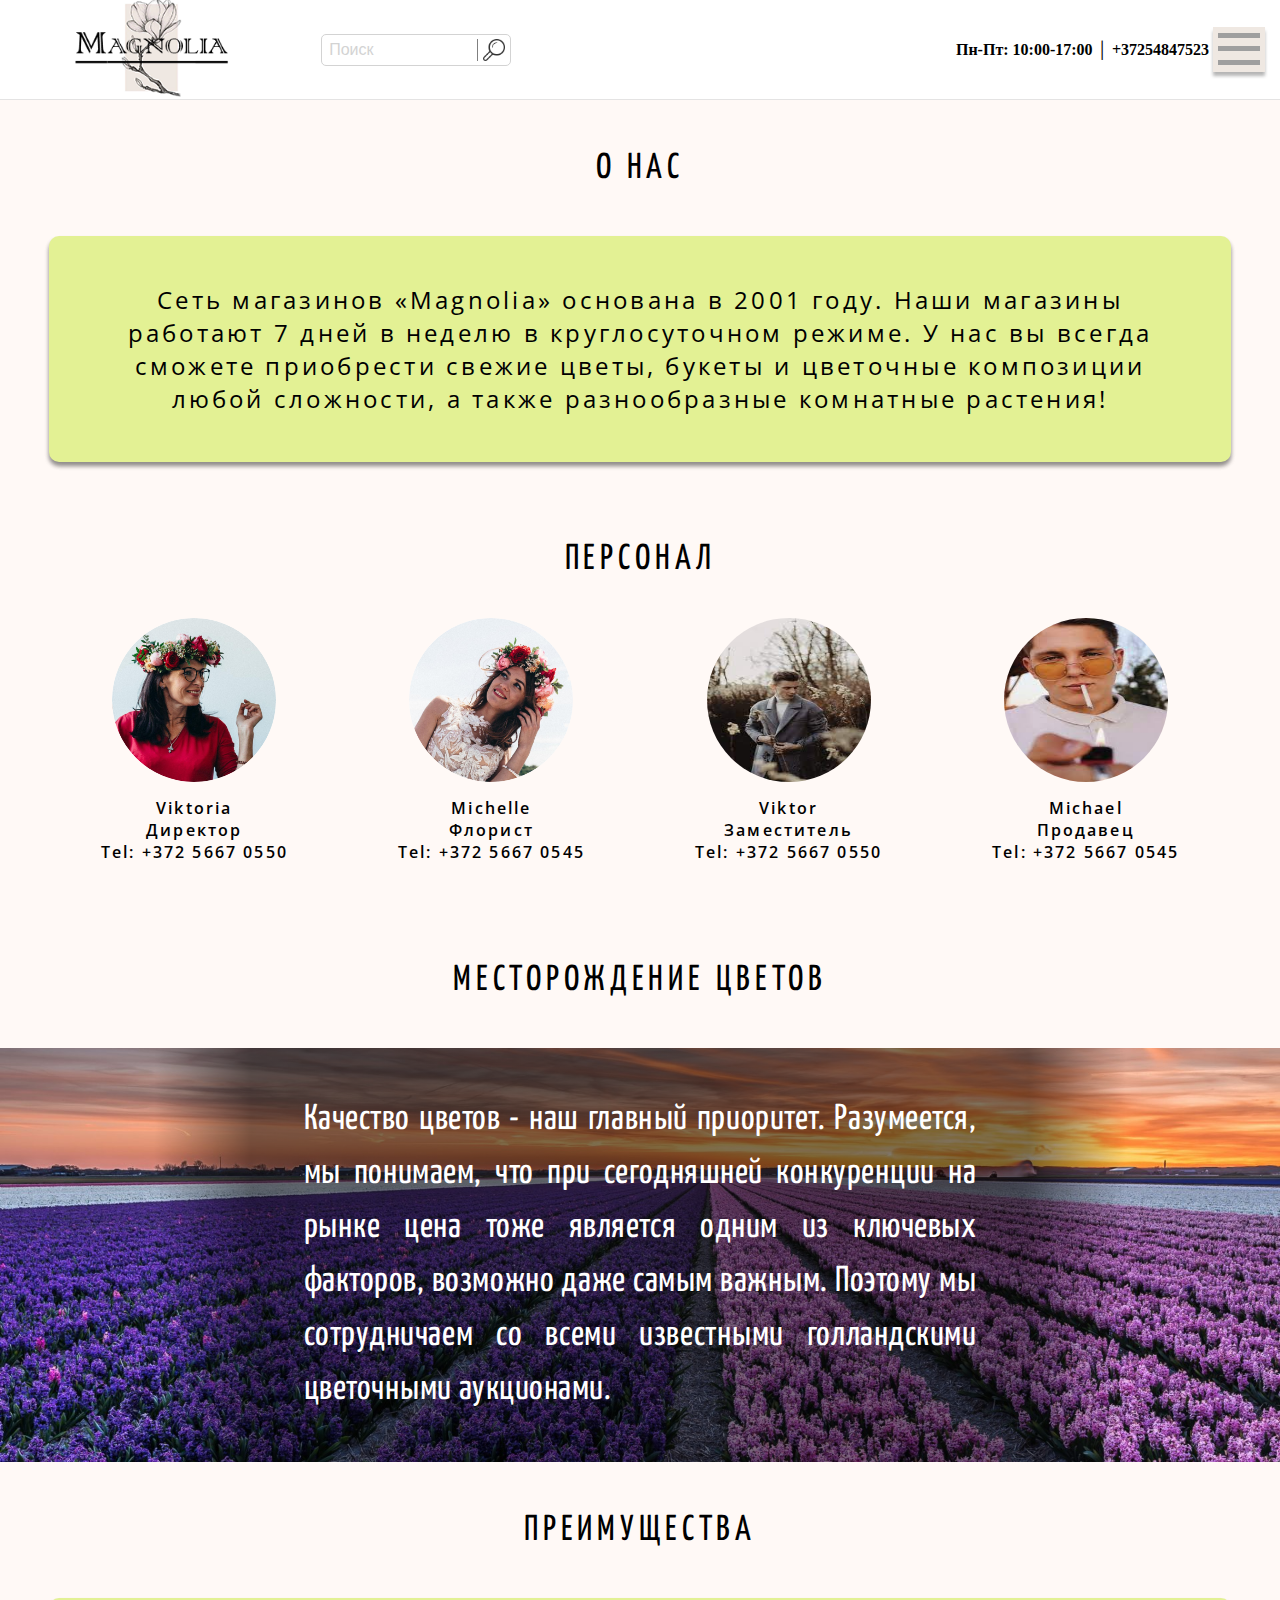
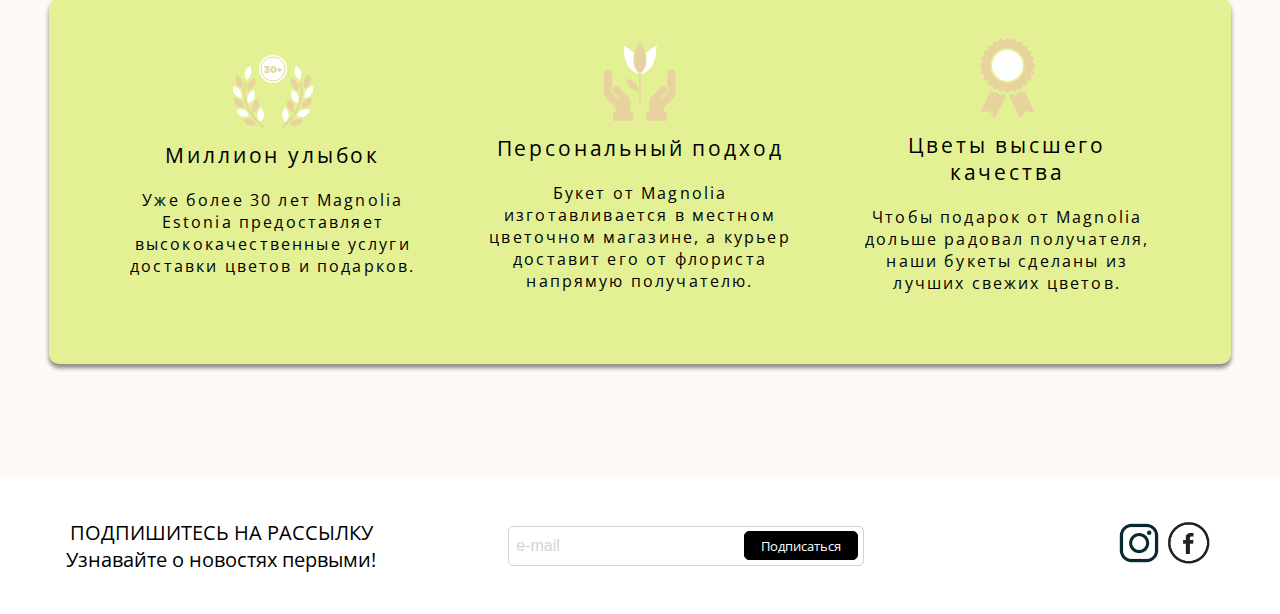
==== aboutUs.html @ 5a7863b5 "done" ====
<!DOCTYPE html>
<html>
<head>
    <meta charset="UTF-8">
    <meta http-equiv="X-UA-Compatible" content="IE=edge">
    <meta http-equiv="cleartype" content="on">
    <meta name="MobileOptimized" content="320">
    <meta name="HandheldFriendly" content="True">
    <meta name="apple-mobile-web-app-capable" content="yes">
    <meta name="viewport" content="width=device-width, initial-scale=1.0, user-scalable=no">
    <link rel="stylesheet" href="css/aboutUs.css">
    <link rel="icon" type="image/x-icon" href="images/magnoliaIco.ico">
    <!-- Fonts -->
    <link rel="preconnect" href="https://fonts.googleapis.com">
    <link rel="preconnect" href="https://fonts.gstatic.com" crossorigin>
    <link href="https://fonts.googleapis.com/css2?family=Cormorant+Infant:ital,wght@1,600&family=Cormorant:wght@700&family=Montserrat:ital,wght@0,600;1,400&family=Open+Sans:ital,wght@0,400;1,500&family=Yanone+Kaffeesatz:wght@500&display=swap" rel="stylesheet">
    <title>Magnolia</title>
</head>
<body>
    <header>
        <div class ="logo">
           <a href="index.html"><img src="images/47a195bd2546d5ea3ede4f19cac60342.png"></a>
        </div>
        <div id="navigation_header_for_js">
            <div class="dropdown">
                <button class="underline-one nav-link dropbtn nav-link_add">ЦВЕТЫ</button>
                <div class="dropdown-content">
                  <a href="cutedFlowers.html">СРЕЗАННЫЕ ЦВЕТЫ</a>
                  <a href="boukets.html">БУКЕТЫ</a>
                  <a href="venki.html">ВЕНКИ</a>
                  <a href="flowersGround.html">ЦВЕТЫ В ГОРШКАХ</a>
                </div>
            </div>
            <div class="dropdown">
                <button class="underline-one nav-link dropbtn nav-link_add">УХОД</button>
                <div class="dropdown-content">
                  <a href="ground.html">ЗЕМЛЯ</a>
                  <a href="goods.html">УДОБРЕНИЯ</a>
                  <a href="flowersHealth.html">ЗДОРОВЬЕ РАСТЕНИЙ</a>
                  <a href="grounds.html">ГОРШКИ</a>
                  <a class="end_massive" href="howToGrow.html">КАК УХАЖИВАТЬ?</a>
                </div>
            </div>
            <a href="delivering.html" class="underline-one nav-link">ЗАКАЗ И ДОСТАВКА</a>
            <a href="aboutUs.html" class="underline-one nav-link">О НАС</a>
            <a href="contacts.html" class="underline-one nav-link">КОНТАКТЫ</a>
            <form class="header_form"> 
                <input type="text" class="search" placeholder="Поиск">
                <input type="image" src="images/free-png.ru-44.png" value="Search">
            </form>
            <p class="info_header">Пн-Пт: 10:00-17:00<br>+37254847523</p>
        </div>
    </header>
    <div class="widget">
      <h3 class="widget-title">ЦВЕТЫ</h3>
      <ul class="widget-list">
        <li><a href="cutedFlowers.html">СРЕЗАННЫЕ ЦВЕТЫ</a></li>
        <li><a href="boukets.html">БУКЕТЫ</a></li>
        <li><a href="venki.html">ВЕНКИ</a></li>
        <li><a href="flowersGround.html">ЦВЕТЫ В ГОРШКАХ</a></li>
      </ul>
      <h3 class="widget-title">УХОД</h3>
      <ul class="widget-list">
        <li><a href="ground.html">ЗЕМЛЯ</a></li>
        <li><a href="goods.html">УДОБРЕНИЯ</a></li>
        <li><a href="flowersHealth.html">ЗДОРОВЬЕ РАСТЕНИЙ</a></li>
        <li><a href="grounds.html">ГОРШКИ</a></li>
        <li><a href="howToGrow.html">КАК УХАЖИВАТЬ?</a></li>
      </ul>
      <a href = "delivering.html" class="widget-title_2">ЗАКАЗ И ДОСТАВКА</a>
      <a href = "aboutUs.html" class="widget-title_2">О НАС</a>
      <a href = "contacts.html" class="widget-title_2">КОНТАКТЫ</a>
      <p class="info_header info_header_2">Пн-Пт: 10:00-17:00<br>+37254847523</p>
    </div>
    <form class="header_form header_form_mobile_main"> 
      <input type="text" class="search" placeholder="Поиск">
      <input type="image" src="images/free-png.ru-44.png" value="Search">
   </form>
    <main>
      <div class="slim_div">
        <h1>О НАС</h1>
        <p class="first_text">Сеть магазинов «Magnolia» основана в 2001 году. Наши магазины работают 7 дней в неделю в круглосуточном режиме. У нас вы всегда cможете приобрести свежие цветы, букеты и цветочные композиции любой сложности, а также разнообразные комнатные растения!</p>
        <h1 class="h1_margin_top">ПЕРСОНАЛ</h1>
        <div class="team">
          <div><div class="team_part"><img src="images/partner_1.png" alt=""></div><p>Viktoria<br>
            Директор<br>
            Tel: +372 5667 0550</p></div>
          <div><div class="team_part"><img src="images/partner_2.png" alt=""></div><p>Michelle<br>
            Флорист<br>
            Tel: +372 5667 0545</p></div>
          <div><div class="team_part"><img src="images/partner_3.png" alt=""></div><p>Viktor<br>
            Заместитель<br>
            Tel: +372 5667 0550</p></div>
          <div><div class="team_part"><img src="images/partner_4.png" alt=""></div><p>Michael<br>
            Продавец<br>
            Tel: +372 5667 0545</p></div>
        </div>
        <h1 class="h1_margin_top_2">МЕСТОРОЖДЕНИЕ ЦВЕТОВ</h1>
      </div>
      <div class="text_quality"><p>Качество цветов - наш главный приоритет. Разумеется, мы понимаем, что при сегодняшней конкуренции на рынке цена тоже является одним из ключевых факторов, возможно даже самым важным. Поэтому мы сотрудничаем со всеми известными голландскими цветочными аукционами.</p></div>
      <div class="slim_div">
        <h1>ПРЕИМУЩЕСТВА</h1>
        <div class="advantages">
          <div class="advantages_part"><div><img src="images/advantages_1.png" alt=""></div><h2>Миллион улыбок</h2><p>Уже более 30 лет Magnolia Estonia предоставляет высококачественные услуги доставки цветов и подарков.</p></div>
          <div class="advantages_part"><div><img src="images/advantages_2.png" alt=""></div><h2>Персональный подход</h2><p>Букет от Magnolia изготавливается в местном цветочном магазине, а курьер доставит его от флориста напрямую получателю.</p></div>
          <div class="advantages_part"><div><img src="images/advantages_3.png" alt=""></div><h2>Цветы высшего качества</h2><p>Чтобы подарок от Magnolia дольше радовал получателя, наши букеты сделаны из лучших свежих цветов.</p></div>
        </div>
      </div>
    </main>
    <footer>
      <p>ПОДПИШИТЕСЬ НА РАССЫЛКУ<br>Узнавайте о новостях первыми!</p>
      <form class="footer_form"> 
        <input type="text" class="search" placeholder="e-mail">
        <input type="button" value="Подписаться">
      </form>
      <div>
        <a href=""><img src="images/insta.png" alt="instagram"></a>
        <a href=""><img src="images/facebook.png" alt="facebook"></a>
      </div>
    </footer>
    <script src="js/contacts.js"></script>
</body>
</html>
---- css/aboutUs.css ----
html {
    font-family: "Tahoma";
}
body {
    margin: 0;
    background: #FFF9F6;
    width: 100%;
    height: 100%;
}
header {
    background-color: white;
    z-index:  20;
    position: sticky;
    top: 0px;
    margin-top: 0;
    display: flex;
    align-items: center;
    justify-content: space-around;
    height: 100px;
    border-bottom: 1px solid rgb(228, 227, 227);
}
header div {
    width: 100%;
    display: flex;
    align-items: center;
    justify-content: space-between;
    height: 100px;
}
.logo {
    width: 157px;
    margin-left: 73px;
    margin-right: 13%;
    justify-content: center;
}
.logo img {
    width: 157px;
}
.nav-link {
    font-family: "Verdana";
    font-size: 16px;
    font-weight: 700;
    text-decoration: none;
    color: black;
    text-decoration: none;
}
.underline-one {
    position: relative;
    cursor: pointer;
    text-decoration: none; /* Убираем подчеркивание */
}
.underline-one:after {
	content: "";
    display: block;
    position: absolute;
    right: 0;
    bottom: -3px;
    width: 0;
    height: 2px; /* Высота линии */
    background-color: #e1e7bc; /* Цвет подчеркивания при исчезании линии*/
    transition: width 0.4s; /* Время эффекта */
}

.underline-one:hover:after {
	content: "";
    width: 100%;
    display: block;
    position: absolute;
    left: 0;
    bottom: -3px;
    height: 2px; /* Высота линии */
    background-color: rgb(227, 247, 156); /* Цвет подчеркивания при появлении линии*/
    transition: width 0.3s;  /* Время эффекта */
}
.nav-link_add:after {
    top: 0px;
}
.dropbtn {
    font-family: "Verdana";
    font-size: 16px;
    font-weight: 700;
    border: none;
    background-color: white;
    margin-top: 39px;
}
.dropdown {
    position: relative;
    width: fit-content;
    display: flex;
    flex-direction: column;
}
.dropdown-content {
    transition-duration: 0.3s;
    margin-top: 70px;
    display: none;
    width: fit-content;
    height:fit-content;
    position: absolute;
    background-color: #f1f1f1;
    box-shadow: 0px 4px 8px 0px rgba(0,0,0,0.2);
}

.dropdown-content a {
    font-weight: 600;
    z-index: 1;
    color: black;
    font-size: 14px;
    padding: 12px 16px;
    text-decoration: none;
    display: block;
    border-bottom: 1px solid lightgrey;
}
.dropdown-content a:hover {
    background-color: #ddd;
    z-index: 1;
}

.dropdown:hover .dropdown-content {
    display: block;
    z-index: 1;
}

.info_header {
    font-family: "Verdana";
    font-weight: 700;
    text-align: right;
    margin-right: 15px;
}
form {
    margin-right: -3.143%;
    margin-left: 40px;
    display: flex;
    justify-content: center;
    align-items: center;
    border: 1px solid lightgrey;
    border-radius: 5px;
}
form input[type="text"] {
    height: 30px;
    width: 150px;
    border: none;
    margin-left: 5px;
    outline: none;
    font-size: 16px;
}
::-webkit-input-placeholder {
    color: lightgrey;
 }
form input[type="image"] {
    width: 28px;
    margin-right: 5px;
    border-left: 1px solid grey;
    padding-left: 5px;
}
* {box-sizing: border-box; margin: 0;}
.widget {
  padding: 20px 30px;
  background: white;
  font-family: 'Verdana', sans-serif;
  display: none;
  position: fixed;
  height: 100vh;
  right: 0;
  z-index: 9999;
  background-color: white;
  transition-duration: 0.4s;
}
.widget-parameter {
}
.widget-title {
  text-transform: uppercase;
  letter-spacing: 2px;
  color: #222;
  font-size: 16px;
  padding-left: 15px;
  margin-top: 10px;
  margin-bottom: 10px;
  border-left: 5px solid rgb(157, 157, 157);
}
.widget-title_2 {
    display: block;
    text-transform: uppercase;
    letter-spacing: 2px;
    color: #222;
    font-size: 15px;
    font-weight: 600;
    padding-left: 16px;
    text-decoration: unset;
    margin-top: 10px;
    margin-bottom: 10px;
    border-left: 5px solid rgb(157, 157, 157);
    transition-duration: 0.4s;
}
.widget-list {
  padding: 0;
  list-style: none;
}
.widget-list a:before {
  margin-right: 13px;
}
.widget-list a {
    font-weight: 500;
    text-decoration: none;
    outline: none;
    display: block;
    padding: 5px 0; 
    letter-spacing: 1px;
    color: #444;
    transition: .3s linear;
    font-size: 16px;
}
.link-widget {
    font-weight: 600;
    text-decoration: unset;
    transition: .3s linear;
    width: 100%;
}
.link-widget:hover {
    color: #ffa3f4;
}
.info_header_2 {
    margin-top: 15px;
    display: none;
}
.widget-list a:hover, .widget-title_2:hover {color: #ffa3f4;}
.header_form_mobile_main {
    background-color: white;
    width: fit-content;
    margin: auto;
    margin-top: 25px;
    display: none;
    height: fit-content;
}
main {
    z-index: 15;
    margin-bottom: 113px;
}
.slim_div {
    width:70%;
    margin: auto;
}
main h1 {
    text-align: center;
    font-family: 'Yanone Kaffeesatz';
    font-style: normal;
    font-weight: 400;
    font-size: 36px;
    line-height: 36px;
    margin-top: 51px;
    margin-bottom: 49px;
    letter-spacing: 0.135em;
}
.h1_margin_top {
    margin-top: 80px;
    margin-bottom: -40px;
}
.h1_margin_top_2 {
    margin-top: 100px;
}
.first_text {
    margin: auto 30px;
    background: #E3F194;
    box-shadow: 0px 4px 4px rgba(0, 0, 0, 0.25), 0px 4px 4px rgba(0, 0, 0, 0.25);
    border-radius: 10px;
    padding: 47px 37px;
    font-family: 'Open Sans';
    font-style: normal;
    font-weight: 400;
    font-size: 24px;
    line-height: 33px;
    text-align: center;
    letter-spacing: 0.135em;
}
.team {
    display: flex;
    justify-content: space-evenly;
    font-family: 'Open Sans';
    font-style: normal;
    font-weight: 600;
    font-size: 16px;
    text-align: center;
    letter-spacing: 0.135em;
    flex-wrap: wrap;
}
.team div {
    margin-top: 40px;
}
.team_part {
    margin-left: 40px;
    margin-right: 40px;
    margin-top: auto;
}
.team_part img{
    width: 164px;
    height: 164px;
    border-radius: 50%;
    margin-bottom: 10px;
}
.text_quality {
    background: url(../images/background_aboutUs.jpg);
    background-size: 100%;
    background-position: 0px 40%;
    width: 100%;
    padding-left: 12%;
    padding-right: 12%;
    font-family: 'Yanone Kaffeesatz';
    font-style: normal;
    font-weight: 400;
    font-size: 36px;
    line-height: 54px;
    /* or 150% */

    text-align: center;
    letter-spacing: 0.015em;

    color: #FFFFFF;
}
.text_quality p {
    text-align: justify;
    background: linear-gradient(90deg, transparent 0%, rgba(0, 0, 0, 0.5) 10%, rgba(0, 0, 0, 0.5) 90%, transparent 100%);
    padding: 45px 150px;
}
.advantages {
    background: #E3F194;
    box-shadow: 0px 4px 4px rgba(0, 0, 0, 0.25), 0px 4px 4px rgba(0, 0, 0, 0.25);
    border-radius: 10px;
    display: flex;
    justify-content: space-around;
    flex-wrap: wrap;
    align-items: center;
    padding: 40px 40px;
    margin-left: 30px;
    margin-right: 30px;
}
.advantages_part {
    margin-left: 15px;
    margin-right: 15px;
    margin-bottom: 30px;
    width: 29%;
    display: flex;
    flex-direction: column;
    align-items: center;
}
.advantages h2 {
    font-family: 'Open Sans';
    font-style: normal;
    font-weight: 400;
    font-size: 21px;
    line-height: 27px;
    text-align: center;
    letter-spacing: 0.135em;
    color: #000000;
    margin-top: 10px;
    margin-bottom: 20px;
}
.advantages p {
    font-family: 'Open Sans';
    font-style: normal;
    font-weight: 400;
    font-size: 16px;
    line-height: 22px;
    text-align: center;
    letter-spacing: 0.135em;
    color: #000000;
}
footer{
    font-family: 'Open Sans', sans-serif;
    font-size: 20px;
    display: flex;
    position: relative;
    bottom: 0;
    width: 100%;
    height: 137px;
    background-color: white;
    justify-content: space-around;
    align-items: center;
    text-align: center;
    flex-wrap: wrap;
}
footer form {
    height: 40px;
    margin: 0;
    padding: 0;
    text-align: center;
    display: flex;
}
footer form input[type="text"] {
    width: 250px;
}
footer form input[type="button"] {
    font-family:  "Open Sans";
    height: 75%;
    width: 35%;
    margin-right: 5px;
    background-color: black;
    color: white;
    border-radius: 5px;
    transition-duration: 0.3s;
    cursor: pointer;
    border: 1px solid black;
}
footer form input[type="button"]:hover {
    background-color: white;
    color: black;
}
footer div {
    display: flex;
    align-items: center;
    width: 17%;
    justify-content: end;
}
footer img {
    width: 50px;
    height: auto;
}
@media (max-width:1801px) {
    .slim_div {
        width: 75%;
    }
}
@media (max-width:1701px) {
    .logo {
        margin-right: 9%;
    }
    form {
        margin-right: -1%;
    }
    .slim_div {
        width: 80%;
    }
}
@media (max-width:1601px) {
    .logo {
        margin-right: 6%;
    }
    form {
        margin-right: 0%;
    }
    .slim_div {
        width: 85%;
    }
}
@media (max-width:1500px) {
    .logo {
        margin-right: 4%;
    }
    .slim_div {
        width: 90%;
    }
}
@media (max-width:1400px) {
    .slim_div {
        width: 95%;
    }
}
@media (max-width:1310px) {
    .slim_div {
        width: 97%;
    }
}
@media (max-width:1100px) {
    .advantages {
        flex-direction: column;
        width: 550px;
        margin: auto;
    }
    .advantages_part {
        width: 80%;
        margin-top: 20px;
        margin-bottom: 40px;
    }
    .advantages p {
        text-align: justify;
    }
    .text_quality {
        padding: 0;
    }
}
@media (max-width:950px){
    .info_header_2 {
        display: block; /*asd*/
        font-size: 15px;
    }
    #info_header_2 {
        display: none;
    }
    .text_quality p {
        margin: 0;
        padding: 20px 80px;
    }
}
@media (max-width:700px){
    .text_quality {
        background-size: auto 100%;
        background-position: 50%;
    }
}
@media (max-width:650px){
    .widget-title, .widget-title_2, .widget-list a {
        font-size: 14px;
    }
    footer div {
        width: fit-content;
    }
    .advantages {
        width: 85%;
        margin: auto;
        padding: 0;
    }
    .advantages_part {
        width: 75%;
    }
}
@media (max-width:590px){
    .logo {
        margin-left: 30%;
    }
    .header_form_mobile{
        display: none;
    }
    .header_form_mobile_main{
        display: flex;
    }
    .header_form_mobile_main input[type="text"] {
        width: 65vw;
    }
    .first_text {
        font-size: 16px;
        line-height: 25px;
    }
    .text_quality {
        font-size: 24px;
        line-height: 29px;
        background-size: 100% auto;
        background-position: 50%;
    }
    .text_quality p {
        padding: 20px 30px;
    }
}
@media (max-width:550px){
    footer form input[type="text"] {
        width: 80%;
    }
    footer{
        height: fit-content;
    }
}
@media (max-width:450px){
    .advantages_part {
        width: 90%;
    }
}
@media (max-width:420px){
    .text_quality {
        background-size: auto 100%;
        background-position: 50%;
    }
}
@media (max-width:350px){
    .logo {
        margin-left: 20%;
    }
    .info_header_2, .widget-title, .widget-title_2, .widget-list a {
        font-size: 12px;
    }
    main h1 {
        font-size: 30px;
    }
    .first_text {
        padding: 20px 20px;
    }
    .slim_div {
        width: 100%;
        margin: 0;
        padding: 0%;
    }
    .first_text, .advantages {
        width: 95%;
        margin: 0;
        margin: auto;
    }
}
@media (max-width:300px){
    .info_header_2, .widget-title, .widget-title_2, .widget-list a {
        font-size: 10px;
    }
    .info_header_2, .widget-title, .widget-title_2, .widget-list a {
        margin-top: 3px;
        margin-bottom: 3px;
    }
}
@media (max-width:290px){
    .logo {
        margin-left: 5%;
    }
}
@media (max-width:250px){
    .info_header_2, .widget-title, .widget-title_2, .widget-list a {
        margin-top: 1px;
        margin-bottom: 1px;
    }
    .first_text {
        padding: 20px 0px;
    }
}
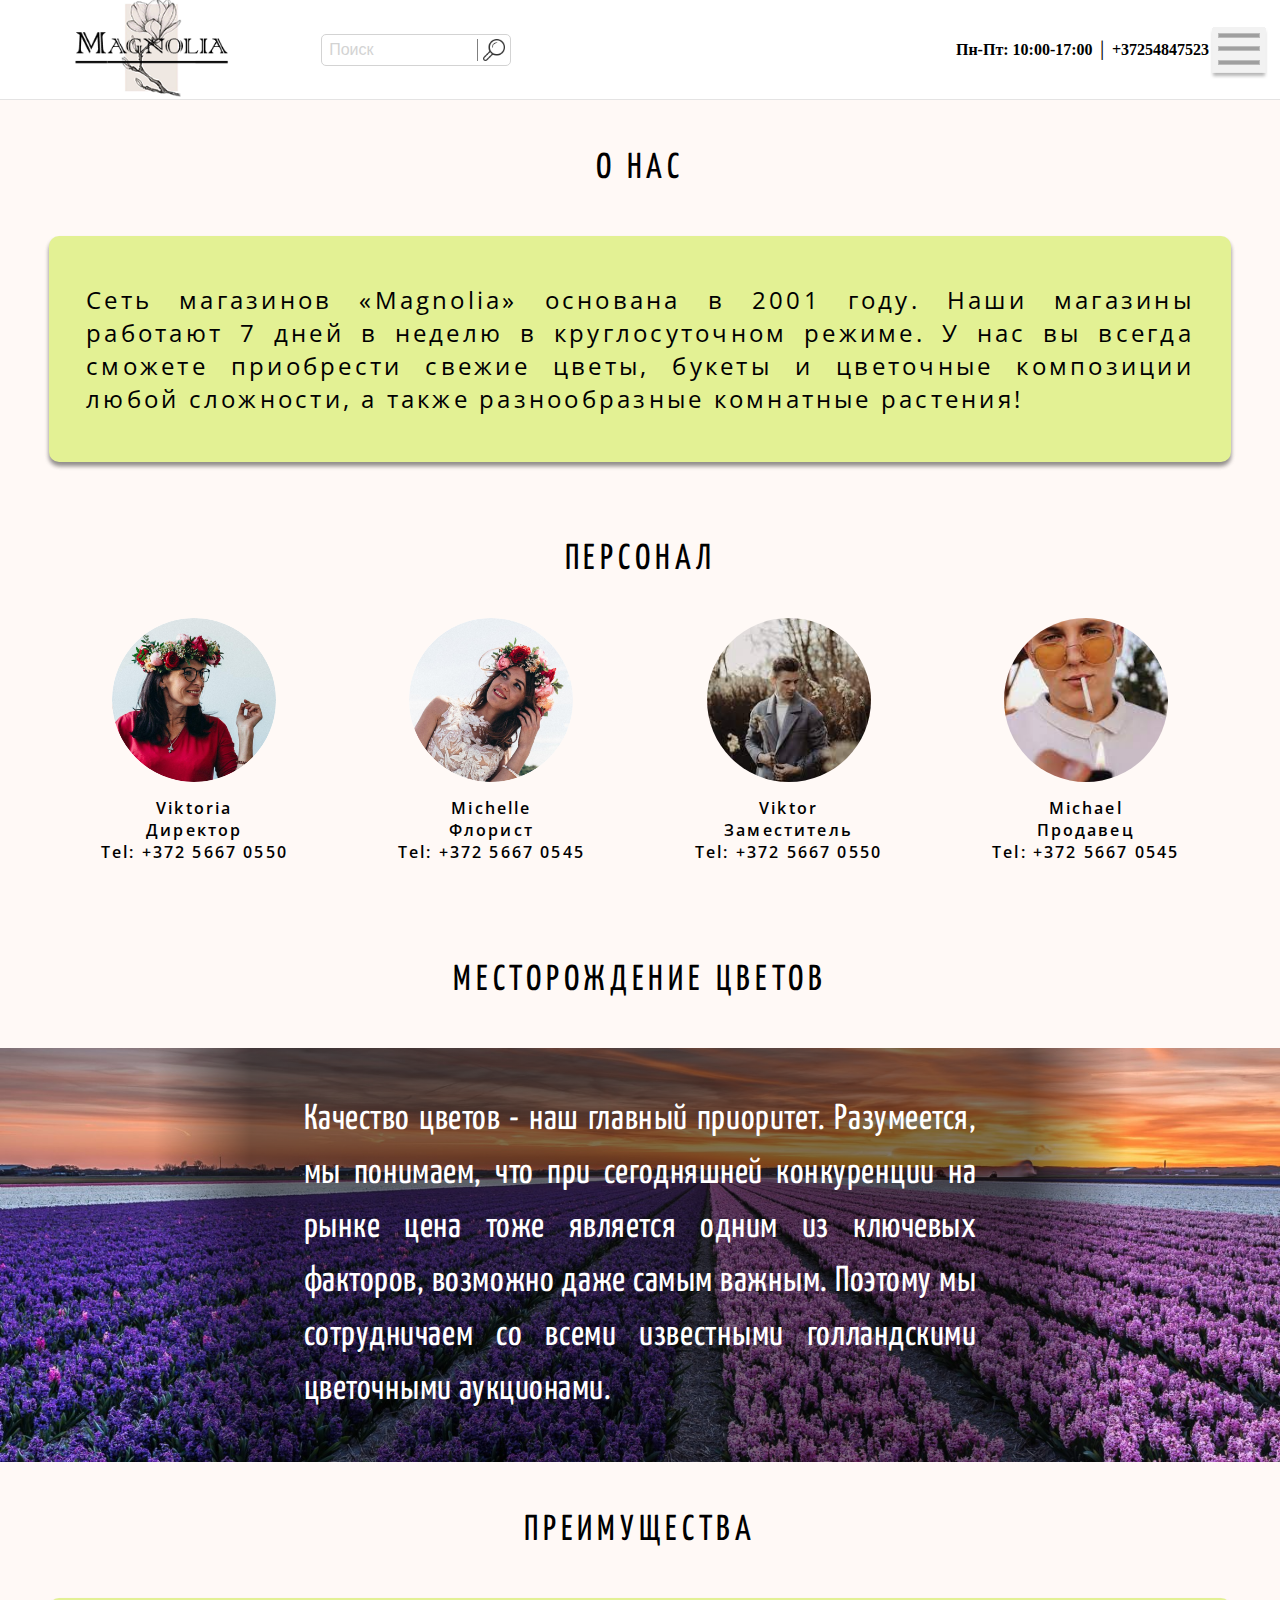
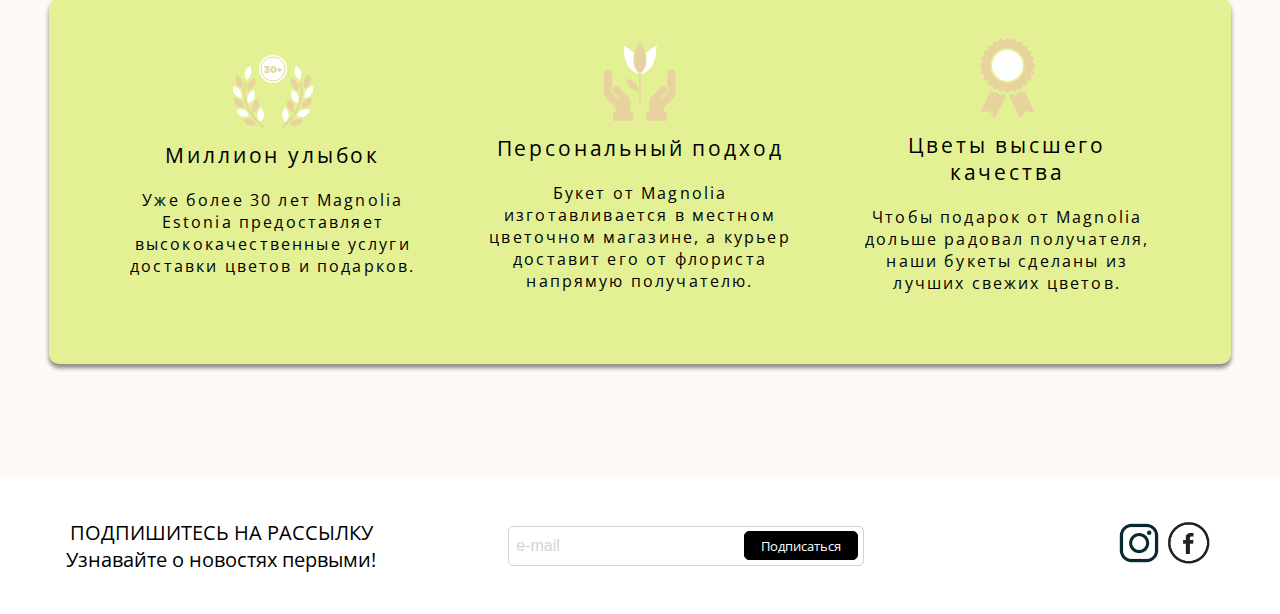
==== commit e77d95a0: "delivery is done" ====
--- a/aboutUs.html
+++ b/aboutUs.html
@@ -111,7 +111,7 @@
       <p>ПОДПИШИТЕСЬ НА РАССЫЛКУ<br>Узнавайте о новостях первыми!</p>
       <form class="footer_form"> 
         <input type="text" class="search" placeholder="e-mail">
-        <input type="button" value="Подписаться">
+        <input type="submit" value="Подписаться">
       </form>
       <div>
         <a href=""><img src="images/insta.png" alt="instagram"></a>
--- a/css/aboutUs.css
+++ b/css/aboutUs.css
@@ -267,7 +267,7 @@
     font-weight: 400;
     font-size: 24px;
     line-height: 33px;
-    text-align: center;
+    text-align: justify;
     letter-spacing: 0.135em;
 }
 .team {
@@ -294,6 +294,7 @@
     height: 164px;
     border-radius: 50%;
     margin-bottom: 10px;
+    object-fit: cover
 }
 .text_quality {
     background: url(../images/background_aboutUs.jpg);
@@ -386,7 +387,7 @@
 footer form input[type="text"] {
     width: 250px;
 }
-footer form input[type="button"] {
+footer form input[type="submit"] {
     font-family:  "Open Sans";
     height: 75%;
     width: 35%;
@@ -398,7 +399,7 @@
     cursor: pointer;
     border: 1px solid black;
 }
-footer form input[type="button"]:hover {
+footer form input[type="submit"]:hover {
     background-color: white;
     color: black;
 }
@@ -536,6 +537,12 @@
     .text_quality p {
         padding: 20px 30px;
     }
+    .first_text  {
+        padding: 20px 20px;
+    }
+    .advantages_part {
+        width: 90%;
+    }
 }
 @media (max-width:550px){
     footer form input[type="text"] {
@@ -566,9 +573,6 @@
     main h1 {
         font-size: 30px;
     }
-    .first_text {
-        padding: 20px 20px;
-    }
     .slim_div {
         width: 100%;
         margin: 0;
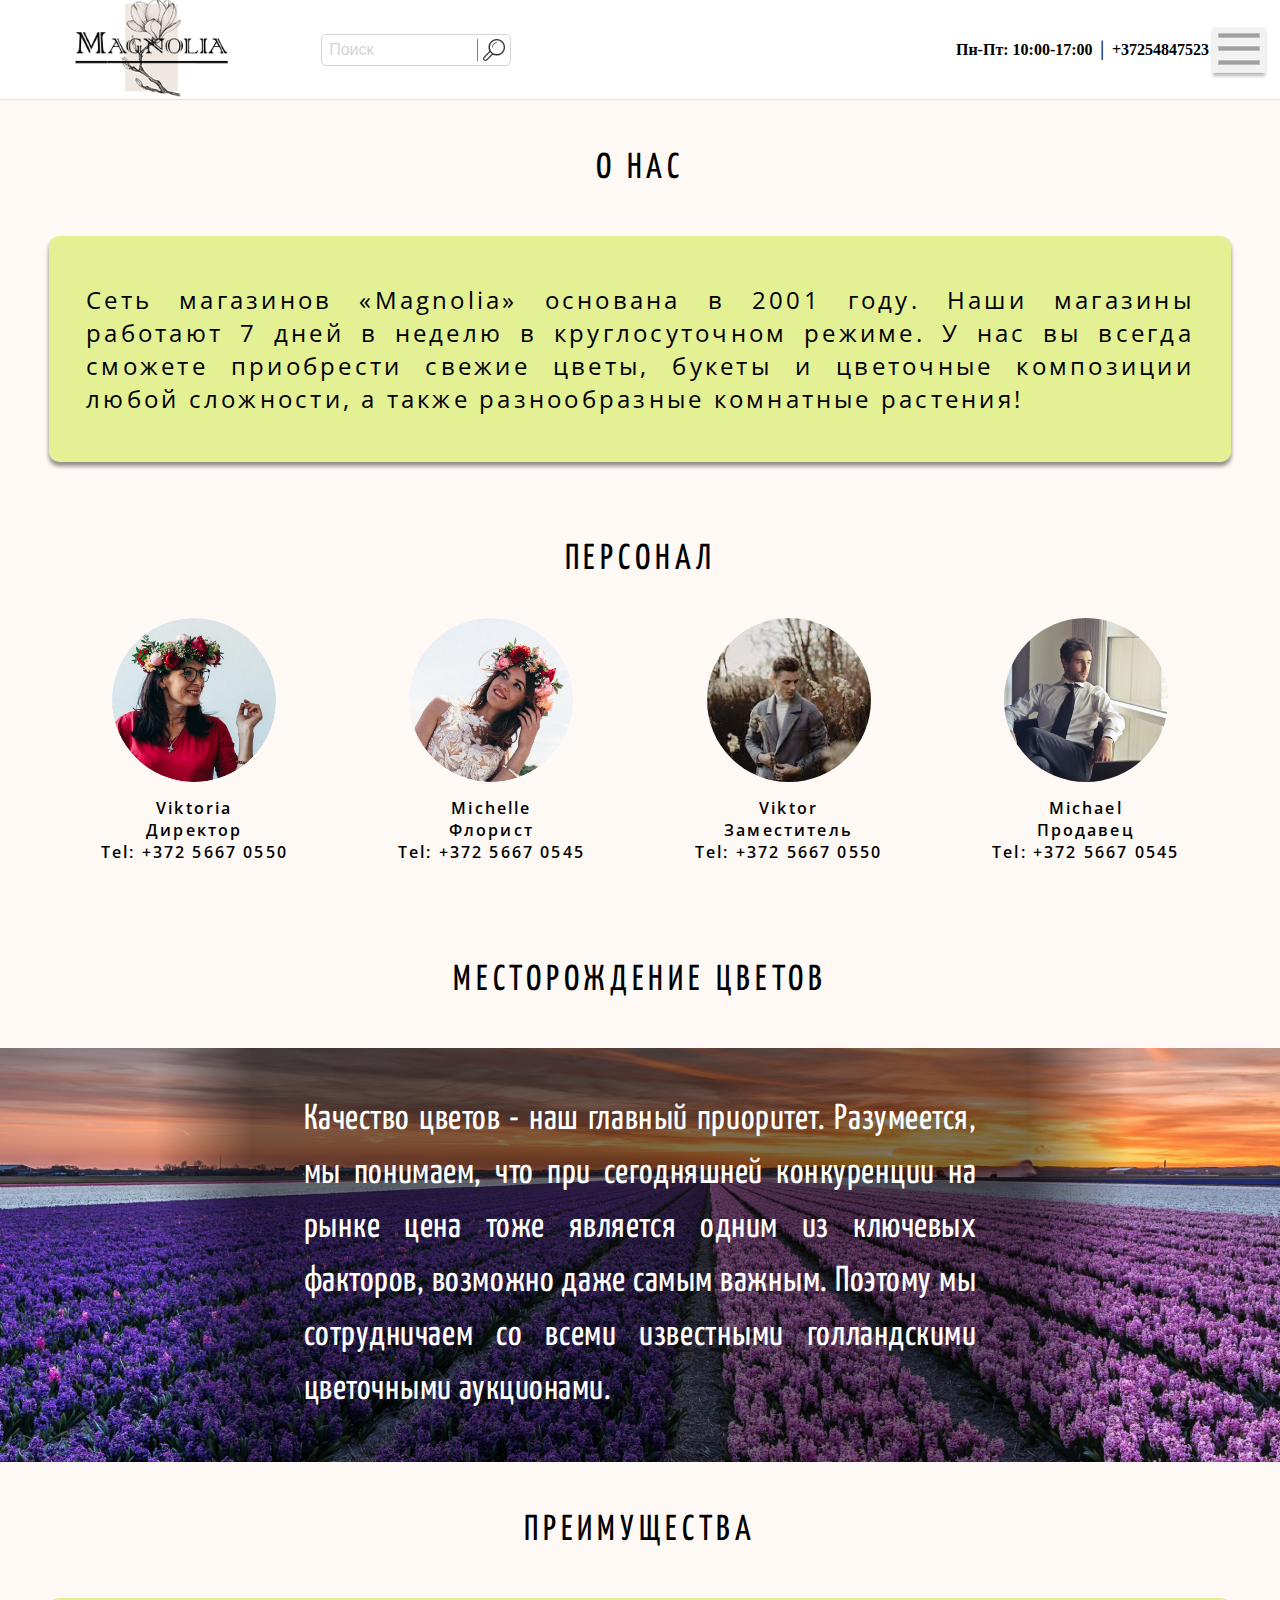
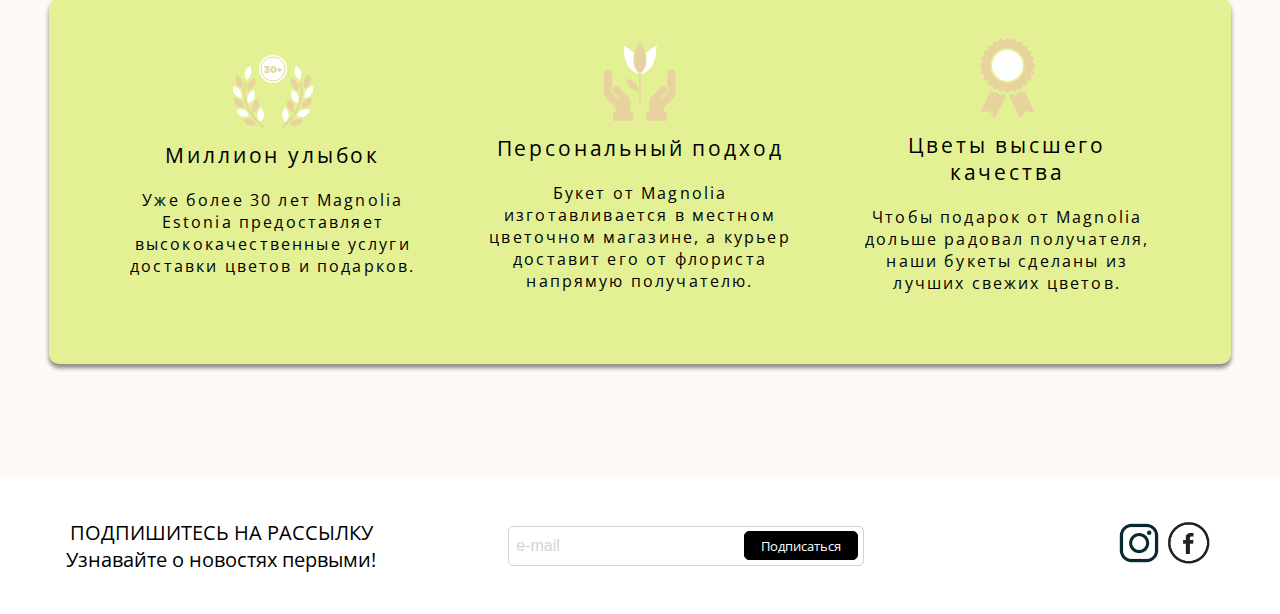
==== commit bc3970a7: "full" ====
--- a/aboutUs.html
+++ b/aboutUs.html
@@ -1,123 +1,123 @@
 <!DOCTYPE html>
 <html>
-<head>
-    <meta charset="UTF-8">
-    <meta http-equiv="X-UA-Compatible" content="IE=edge">
-    <meta http-equiv="cleartype" content="on">
-    <meta name="MobileOptimized" content="320">
-    <meta name="HandheldFriendly" content="True">
-    <meta name="apple-mobile-web-app-capable" content="yes">
-    <meta name="viewport" content="width=device-width, initial-scale=1.0, user-scalable=no">
-    <link rel="stylesheet" href="css/aboutUs.css">
-    <link rel="icon" type="image/x-icon" href="images/magnoliaIco.ico">
-    <!-- Fonts -->
-    <link rel="preconnect" href="https://fonts.googleapis.com">
-    <link rel="preconnect" href="https://fonts.gstatic.com" crossorigin>
-    <link href="https://fonts.googleapis.com/css2?family=Cormorant+Infant:ital,wght@1,600&family=Cormorant:wght@700&family=Montserrat:ital,wght@0,600;1,400&family=Open+Sans:ital,wght@0,400;1,500&family=Yanone+Kaffeesatz:wght@500&display=swap" rel="stylesheet">
-    <title>Magnolia</title>
-</head>
-<body>
-    <header>
-        <div class ="logo">
-           <a href="index.html"><img src="images/47a195bd2546d5ea3ede4f19cac60342.png"></a>
+  <head>
+      <meta charset="UTF-8">
+      <meta http-equiv="X-UA-Compatible" content="IE=edge">
+      <meta http-equiv="cleartype" content="on">
+      <meta name="MobileOptimized" content="320">
+      <meta name="HandheldFriendly" content="True">
+      <meta name="apple-mobile-web-app-capable" content="yes">
+      <meta name="viewport" content="width=device-width, initial-scale=1.0, user-scalable=no">
+      <link rel="stylesheet" href="css/aboutUs.css">
+      <link rel="icon" type="image/x-icon" href="images/magnoliaIco.ico">
+      <!-- Fonts -->
+      <link rel="preconnect" href="https://fonts.googleapis.com">
+      <link rel="preconnect" href="https://fonts.gstatic.com" crossorigin>
+      <link href="https://fonts.googleapis.com/css2?family=Cormorant+Infant:ital,wght@1,600&family=Cormorant:wght@700&family=Montserrat:ital,wght@0,600;1,400&family=Open+Sans:ital,wght@0,400;1,500&family=Yanone+Kaffeesatz:wght@500&display=swap" rel="stylesheet">
+      <title>Magnolia</title>
+  </head>
+  <body>
+      <header>
+          <div class ="logo">
+            <a href="index.html"><img src="images/47a195bd2546d5ea3ede4f19cac60342.png"></a>
+          </div>
+          <div id="navigation_header_for_js">
+              <div class="dropdown">
+                  <button class="underline-one nav-link dropbtn nav-link_add">ЦВЕТЫ</button>
+                  <div class="dropdown-content">
+                    <a href="cutedFlowers.html">СРЕЗАННЫЕ ЦВЕТЫ</a>
+                    <a href="boukets.html">БУКЕТЫ</a>
+                    <a href="venki.html">ВЕНКИ</a>
+                    <a href="flowersGround.html">ЦВЕТЫ В ГОРШКАХ</a>
+                  </div>
+              </div>
+              <div class="dropdown">
+                  <button class="underline-one nav-link dropbtn nav-link_add">УХОД</button>
+                  <div class="dropdown-content">
+                    <a href="ground.html">ЗЕМЛЯ</a>
+                    <a href="goods.html">УДОБРЕНИЯ</a>
+                    <a href="flowersHealth.html">ЗДОРОВЬЕ РАСТЕНИЙ</a>
+                    <a href="grounds.html">ГОРШКИ</a>
+                    <a class="end_massive" href="howToGrow.html">КАК УХАЖИВАТЬ?</a>
+                  </div>
+              </div>
+              <a href="delivering.html" class="underline-one nav-link">ЗАКАЗ И ДОСТАВКА</a>
+              <a href="aboutUs.html" class="underline-one nav-link">О НАС</a>
+              <a href="contacts.html" class="underline-one nav-link">КОНТАКТЫ</a>
+              <form class="header_form"> 
+                  <input type="text" class="search" placeholder="Поиск">
+                  <input type="image" src="images/free-png.ru-44.png" value="Search">
+              </form>
+              <p class="info_header">Пн-Пт: 10:00-17:00<br>+37254847523</p>
+          </div>
+      </header>
+      <div class="widget">
+        <h3 class="widget-title">ЦВЕТЫ</h3>
+        <ul class="widget-list">
+          <li><a href="cutedFlowers.html">СРЕЗАННЫЕ ЦВЕТЫ</a></li>
+          <li><a href="boukets.html">БУКЕТЫ</a></li>
+          <li><a href="venki.html">ВЕНКИ</a></li>
+          <li><a href="flowersGround.html">ЦВЕТЫ В ГОРШКАХ</a></li>
+        </ul>
+        <h3 class="widget-title">УХОД</h3>
+        <ul class="widget-list">
+          <li><a href="ground.html">ЗЕМЛЯ</a></li>
+          <li><a href="goods.html">УДОБРЕНИЯ</a></li>
+          <li><a href="flowersHealth.html">ЗДОРОВЬЕ РАСТЕНИЙ</a></li>
+          <li><a href="grounds.html">ГОРШКИ</a></li>
+          <li><a href="howToGrow.html">КАК УХАЖИВАТЬ?</a></li>
+        </ul>
+        <a href = "delivering.html" class="widget-title_2">ЗАКАЗ И ДОСТАВКА</a>
+        <a href = "aboutUs.html" class="widget-title_2">О НАС</a>
+        <a href = "contacts.html" class="widget-title_2">КОНТАКТЫ</a>
+        <p class="info_header info_header_2">Пн-Пт: 10:00-17:00<br>+37254847523</p>
+      </div>
+      <form class="header_form header_form_mobile_main"> 
+        <input type="text" class="search" placeholder="Поиск">
+        <input type="image" src="images/free-png.ru-44.png" value="Search">
+    </form>
+      <main>
+        <div class="slim_div">
+          <h1>О НАС</h1>
+          <p class="first_text">Сеть магазинов «Magnolia» основана в 2001 году. Наши магазины работают 7 дней в неделю в круглосуточном режиме. У нас вы всегда cможете приобрести свежие цветы, букеты и цветочные композиции любой сложности, а также разнообразные комнатные растения!</p>
+          <h1 class="h1_margin_top">ПЕРСОНАЛ</h1>
+          <div class="team">
+            <div><div class="team_part"><img src="images/partner_1.png" alt=""></div><p>Viktoria<br>
+              Директор<br>
+              Tel: +372 5667 0550</p></div>
+            <div><div class="team_part"><img src="images/partner_2.png" alt=""></div><p>Michelle<br>
+              Флорист<br>
+              Tel: +372 5667 0545</p></div>
+            <div><div class="team_part"><img src="images/partner_3.png" alt=""></div><p>Viktor<br>
+              Заместитель<br>
+              Tel: +372 5667 0550</p></div>
+            <div><div class="team_part"><img src="images/partner_4.jpg" alt=""></div><p>Michael<br>
+              Продавец<br>
+              Tel: +372 5667 0545</p></div>
+          </div>
+          <h1 class="h1_margin_top_2">МЕСТОРОЖДЕНИЕ ЦВЕТОВ</h1>
         </div>
-        <div id="navigation_header_for_js">
-            <div class="dropdown">
-                <button class="underline-one nav-link dropbtn nav-link_add">ЦВЕТЫ</button>
-                <div class="dropdown-content">
-                  <a href="cutedFlowers.html">СРЕЗАННЫЕ ЦВЕТЫ</a>
-                  <a href="boukets.html">БУКЕТЫ</a>
-                  <a href="venki.html">ВЕНКИ</a>
-                  <a href="flowersGround.html">ЦВЕТЫ В ГОРШКАХ</a>
-                </div>
-            </div>
-            <div class="dropdown">
-                <button class="underline-one nav-link dropbtn nav-link_add">УХОД</button>
-                <div class="dropdown-content">
-                  <a href="ground.html">ЗЕМЛЯ</a>
-                  <a href="goods.html">УДОБРЕНИЯ</a>
-                  <a href="flowersHealth.html">ЗДОРОВЬЕ РАСТЕНИЙ</a>
-                  <a href="grounds.html">ГОРШКИ</a>
-                  <a class="end_massive" href="howToGrow.html">КАК УХАЖИВАТЬ?</a>
-                </div>
-            </div>
-            <a href="delivering.html" class="underline-one nav-link">ЗАКАЗ И ДОСТАВКА</a>
-            <a href="aboutUs.html" class="underline-one nav-link">О НАС</a>
-            <a href="contacts.html" class="underline-one nav-link">КОНТАКТЫ</a>
-            <form class="header_form"> 
-                <input type="text" class="search" placeholder="Поиск">
-                <input type="image" src="images/free-png.ru-44.png" value="Search">
-            </form>
-            <p class="info_header">Пн-Пт: 10:00-17:00<br>+37254847523</p>
+        <div class="text_quality"><p>Качество цветов - наш главный приоритет. Разумеется, мы понимаем, что при сегодняшней конкуренции на рынке цена тоже является одним из ключевых факторов, возможно даже самым важным. Поэтому мы сотрудничаем со всеми известными голландскими цветочными аукционами.</p></div>
+        <div class="slim_div">
+          <h1>ПРЕИМУЩЕСТВА</h1>
+          <div class="advantages">
+            <div class="advantages_part"><div><img src="images/advantages_1.png" alt=""></div><h2>Миллион улыбок</h2><p>Уже более 30 лет Magnolia Estonia предоставляет высококачественные услуги доставки цветов и подарков.</p></div>
+            <div class="advantages_part"><div><img src="images/advantages_2.png" alt=""></div><h2>Персональный подход</h2><p>Букет от Magnolia изготавливается в местном цветочном магазине, а курьер доставит его от флориста напрямую получателю.</p></div>
+            <div class="advantages_part"><div><img src="images/advantages_3.png" alt=""></div><h2>Цветы высшего качества</h2><p>Чтобы подарок от Magnolia дольше радовал получателя, наши букеты сделаны из лучших свежих цветов.</p></div>
+          </div>
         </div>
-    </header>
-    <div class="widget">
-      <h3 class="widget-title">ЦВЕТЫ</h3>
-      <ul class="widget-list">
-        <li><a href="cutedFlowers.html">СРЕЗАННЫЕ ЦВЕТЫ</a></li>
-        <li><a href="boukets.html">БУКЕТЫ</a></li>
-        <li><a href="venki.html">ВЕНКИ</a></li>
-        <li><a href="flowersGround.html">ЦВЕТЫ В ГОРШКАХ</a></li>
-      </ul>
-      <h3 class="widget-title">УХОД</h3>
-      <ul class="widget-list">
-        <li><a href="ground.html">ЗЕМЛЯ</a></li>
-        <li><a href="goods.html">УДОБРЕНИЯ</a></li>
-        <li><a href="flowersHealth.html">ЗДОРОВЬЕ РАСТЕНИЙ</a></li>
-        <li><a href="grounds.html">ГОРШКИ</a></li>
-        <li><a href="howToGrow.html">КАК УХАЖИВАТЬ?</a></li>
-      </ul>
-      <a href = "delivering.html" class="widget-title_2">ЗАКАЗ И ДОСТАВКА</a>
-      <a href = "aboutUs.html" class="widget-title_2">О НАС</a>
-      <a href = "contacts.html" class="widget-title_2">КОНТАКТЫ</a>
-      <p class="info_header info_header_2">Пн-Пт: 10:00-17:00<br>+37254847523</p>
-    </div>
-    <form class="header_form header_form_mobile_main"> 
-      <input type="text" class="search" placeholder="Поиск">
-      <input type="image" src="images/free-png.ru-44.png" value="Search">
-   </form>
-    <main>
-      <div class="slim_div">
-        <h1>О НАС</h1>
-        <p class="first_text">Сеть магазинов «Magnolia» основана в 2001 году. Наши магазины работают 7 дней в неделю в круглосуточном режиме. У нас вы всегда cможете приобрести свежие цветы, букеты и цветочные композиции любой сложности, а также разнообразные комнатные растения!</p>
-        <h1 class="h1_margin_top">ПЕРСОНАЛ</h1>
-        <div class="team">
-          <div><div class="team_part"><img src="images/partner_1.png" alt=""></div><p>Viktoria<br>
-            Директор<br>
-            Tel: +372 5667 0550</p></div>
-          <div><div class="team_part"><img src="images/partner_2.png" alt=""></div><p>Michelle<br>
-            Флорист<br>
-            Tel: +372 5667 0545</p></div>
-          <div><div class="team_part"><img src="images/partner_3.png" alt=""></div><p>Viktor<br>
-            Заместитель<br>
-            Tel: +372 5667 0550</p></div>
-          <div><div class="team_part"><img src="images/partner_4.png" alt=""></div><p>Michael<br>
-            Продавец<br>
-            Tel: +372 5667 0545</p></div>
+      </main>
+      <footer>
+        <p>ПОДПИШИТЕСЬ НА РАССЫЛКУ<br>Узнавайте о новостях первыми!</p>
+        <form class="footer_form"> 
+          <input type="text" class="search" placeholder="e-mail">
+          <input type="submit" value="Подписаться">
+        </form>
+        <div>
+          <a href=""><img src="images/insta.png" alt="instagram"></a>
+          <a href=""><img src="images/facebook.png" alt="facebook"></a>
         </div>
-        <h1 class="h1_margin_top_2">МЕСТОРОЖДЕНИЕ ЦВЕТОВ</h1>
-      </div>
-      <div class="text_quality"><p>Качество цветов - наш главный приоритет. Разумеется, мы понимаем, что при сегодняшней конкуренции на рынке цена тоже является одним из ключевых факторов, возможно даже самым важным. Поэтому мы сотрудничаем со всеми известными голландскими цветочными аукционами.</p></div>
-      <div class="slim_div">
-        <h1>ПРЕИМУЩЕСТВА</h1>
-        <div class="advantages">
-          <div class="advantages_part"><div><img src="images/advantages_1.png" alt=""></div><h2>Миллион улыбок</h2><p>Уже более 30 лет Magnolia Estonia предоставляет высококачественные услуги доставки цветов и подарков.</p></div>
-          <div class="advantages_part"><div><img src="images/advantages_2.png" alt=""></div><h2>Персональный подход</h2><p>Букет от Magnolia изготавливается в местном цветочном магазине, а курьер доставит его от флориста напрямую получателю.</p></div>
-          <div class="advantages_part"><div><img src="images/advantages_3.png" alt=""></div><h2>Цветы высшего качества</h2><p>Чтобы подарок от Magnolia дольше радовал получателя, наши букеты сделаны из лучших свежих цветов.</p></div>
-        </div>
-      </div>
-    </main>
-    <footer>
-      <p>ПОДПИШИТЕСЬ НА РАССЫЛКУ<br>Узнавайте о новостях первыми!</p>
-      <form class="footer_form"> 
-        <input type="text" class="search" placeholder="e-mail">
-        <input type="submit" value="Подписаться">
-      </form>
-      <div>
-        <a href=""><img src="images/insta.png" alt="instagram"></a>
-        <a href=""><img src="images/facebook.png" alt="facebook"></a>
-      </div>
-    </footer>
-    <script src="js/contacts.js"></script>
-</body>
+      </footer>
+      <script src="js/contacts.js"></script>
+  </body>
 </html>